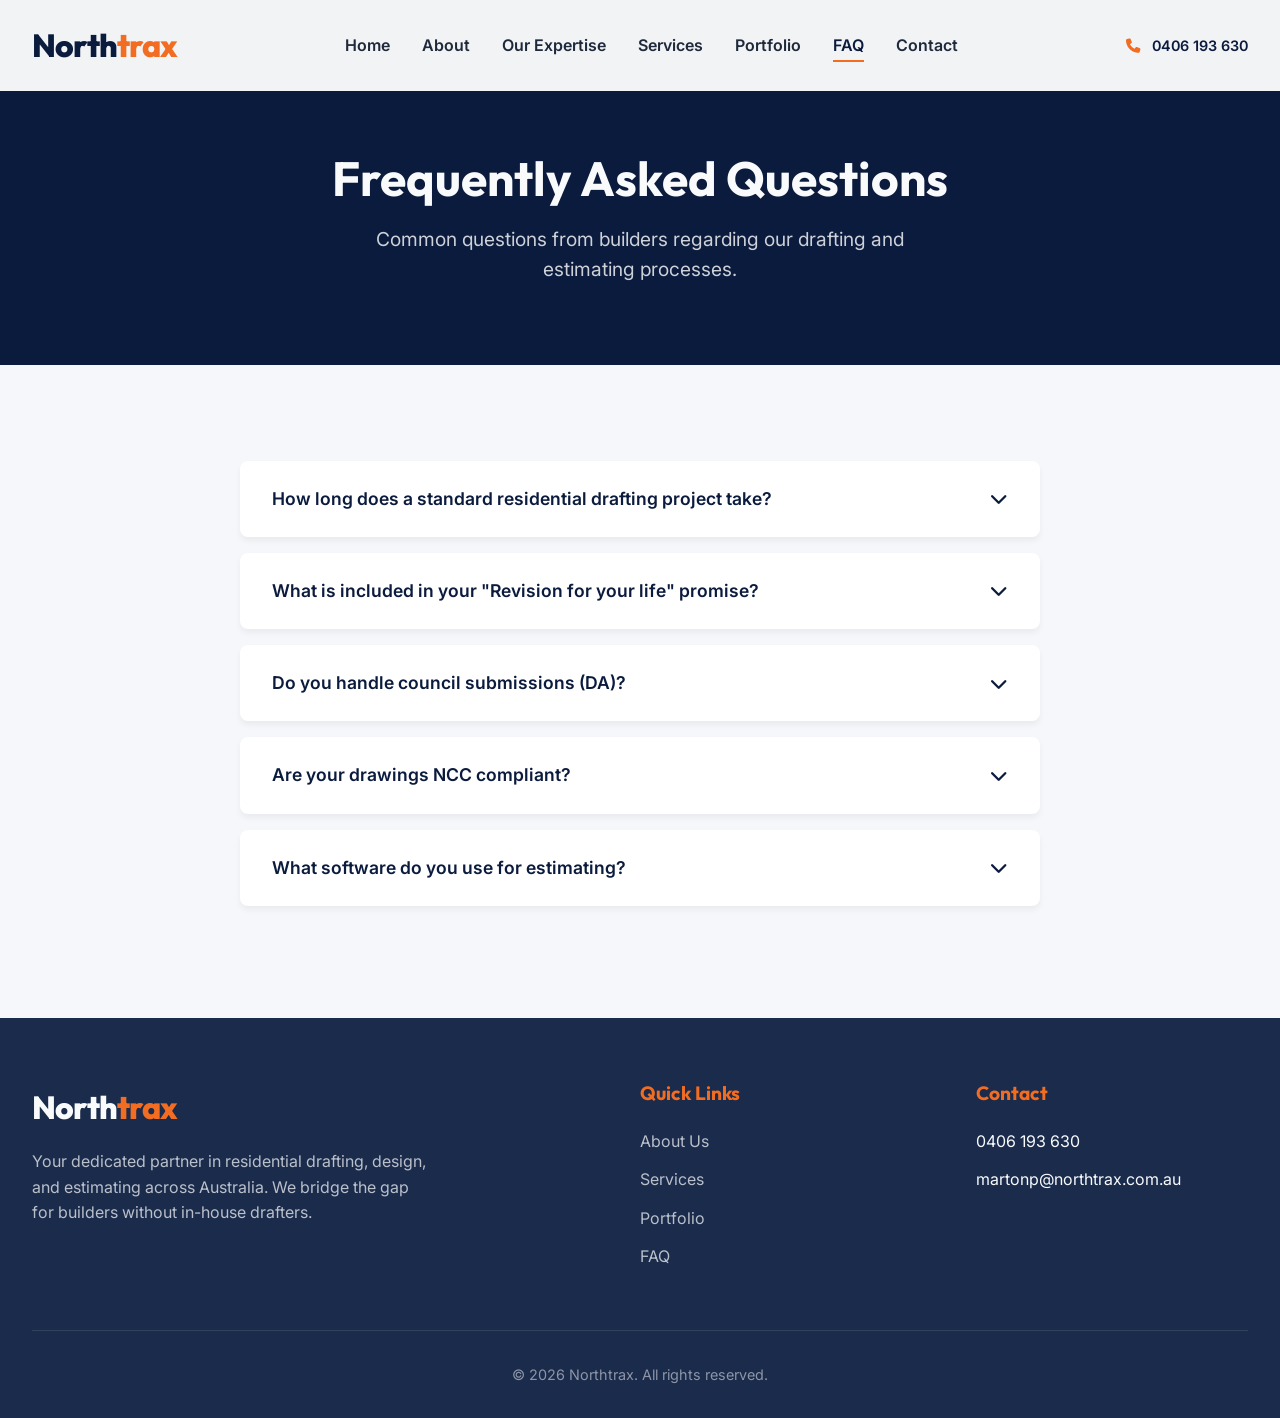
==== faq.html @ 746d8e5d "Add files via upload" ====
<!DOCTYPE html>
<html lang="en">
<head>
  <meta charset="UTF-8">
  <meta name="viewport" content="width=device-width, initial-scale=1.0">
  <title>FAQ | Northtrax</title>
  <meta name="description" content="Frequently Asked Questions about our drafting and design services for Australian builders.">
  
  <link rel="preconnect" href="https://fonts.googleapis.com">
  <link rel="preconnect" href="https://fonts.gstatic.com" crossorigin>
  <link href="https://fonts.googleapis.com/css2?family=Inter:wght@400;500;600&family=Outfit:wght@400;600;700;800&display=swap" rel="stylesheet">
  <link rel="stylesheet" href="https://cdnjs.cloudflare.com/ajax/libs/font-awesome/6.4.0/css/all.min.css">
  <link rel="stylesheet" href="styles.css">
</head>
<body>

  <!-- Header -->
  <header>
    <div class="nav-container">
      <a href="index.html" class="logo">North<span>trax</span></a>
      
      <nav class="nav-links">
        <a href="index.html">Home</a>
        <a href="index.html#about">About</a>
        <a href="index.html#expertise">Our Expertise</a>
        <a href="index.html#services">Services</a>
        <a href="portfolio.html">Portfolio</a>
        <a href="faq.html" class="active">FAQ</a>
        <a href="index.html#contact">Contact</a>
      </nav>

      <div class="contact-info-top">
        <span><i class="fa-solid fa-phone"></i> 0406 193 630</span>
      </div>

      <div class="mobile-menu-btn">
        <i class="fa-solid fa-bars"></i>
      </div>
    </div>
  </header>

  <!-- Page Header -->
  <section class="page-header">
    <div class="container">
      <h1 class="reveal">Frequently Asked Questions</h1>
      <p class="reveal">Common questions from builders regarding our drafting and estimating processes.</p>
    </div>
  </section>

  <!-- FAQ Section -->
  <section class="bg-light">
    <div class="container">
      <div class="faq-container reveal">
        
        <!-- Question 1 -->
        <div class="accordion-item">
          <div class="accordion-header">
            How long does a standard residential drafting project take?
            <i class="fa-solid fa-chevron-down"></i>
          </div>
          <div class="accordion-content">
            <p>Turnaround times vary based on the complexity of the project. A standard single-story home can take 1-2 weeks for preliminary drawings, while more complex duplexes or multi-story homes may take 2-4 weeks. We always agree on a timeline upfront and stick to it, keeping your build schedule on track.</p>
          </div>
        </div>

        <!-- Question 2 -->
        <div class="accordion-item">
          <div class="accordion-header">
            What is included in your "Revision for your life" promise?
            <i class="fa-solid fa-chevron-down"></i>
          </div>
          <div class="accordion-content">
            <p>We understand that on-site changes happen. Our promise means we offer flexible, fast turnarounds for reasonable plan amendments without hitting you with unexpected revision fees every time a minor detail changes. We act as your ongoing drafting partner, not just a one-off service.</p>
          </div>
        </div>

        <!-- Question 3 -->
        <div class="accordion-item">
          <div class="accordion-header">
            Do you handle council submissions (DA)?
            <i class="fa-solid fa-chevron-down"></i>
          </div>
          <div class="accordion-content">
            <p>Yes. We can manage the entire Development Application (DA) or Complying Development Certificate (CDC) process. We prepare the necessary documentation, including Statement of Environmental Effects, and liaise with council and private certifiers on your behalf.</p>
          </div>
        </div>

        <!-- Question 4 -->
        <div class="accordion-item">
          <div class="accordion-header">
            Are your drawings NCC compliant?
            <i class="fa-solid fa-chevron-down"></i>
          </div>
          <div class="accordion-content">
            <p>Absolutely. All our drafting and design work strictly adheres to the National Construction Code (NCC) and relevant Australian Standards. We ensure that our drawings are structurally sound and ready for engineering.</p>
          </div>
        </div>

        <!-- Question 5 -->
        <div class="accordion-item">
          <div class="accordion-header">
            What software do you use for estimating?
            <i class="fa-solid fa-chevron-down"></i>
          </div>
          <div class="accordion-content">
            <p>We utilize industry-leading estimating software to produce highly accurate Bill of Quantities (BOQ). Our estimates are detailed, transparent, and designed to help you secure tenders while protecting your profit margins.</p>
          </div>
        </div>

      </div>
    </div>
  </section>

  <!-- Footer -->
  <footer>
    <div class="container">
      <div class="footer-grid">
        <div class="footer-about">
          <a href="index.html" class="logo" style="color: var(--text-light);">North<span>trax</span></a>
          <p>Your dedicated partner in residential drafting, design, and estimating across Australia. We bridge the gap for builders without in-house drafters.</p>
        </div>
        <div class="footer-links">
          <h4>Quick Links</h4>
          <ul>
            <li><a href="index.html#about">About Us</a></li>
            <li><a href="index.html#services">Services</a></li>
            <li><a href="portfolio.html">Portfolio</a></li>
            <li><a href="faq.html">FAQ</a></li>
          </ul>
        </div>
        <div class="footer-links">
          <h4>Contact</h4>
          <ul>
            <li>0406 193 630</li>
            <li>martonp@northtrax.com.au</li>
          </ul>
        </div>
      </div>
      <div class="footer-bottom">
        <p>&copy; 2026 Northtrax. All rights reserved.</p>
      </div>
    </div>
  </footer>

  <script src="script.js"></script>
</body>
</html>
---- styles.css ----
:root {
  --primary-navy: #0B1B3D;
  --primary-navy-light: #1A2B4C;
  --accent-orange: #F26D21;
  --accent-gold: #D4AF37;
  --bg-light: #F5F7FA;
  --bg-white: #FFFFFF;
  --text-dark: #1E293B;
  --text-gray: #475569;
  --text-light: #F8FAFC;
  --border-light: #E2E8F0;
  
  --font-main: 'Inter', system-ui, -apple-system, sans-serif;
  --font-heading: 'Outfit', system-ui, -apple-system, sans-serif;
  
  --transition-fast: 0.2s ease;
  --transition-normal: 0.4s ease;
}

* {
  margin: 0;
  padding: 0;
  box-sizing: border-box;
}

body {
  font-family: var(--font-main);
  color: var(--text-dark);
  background-color: var(--bg-light);
  line-height: 1.6;
  overflow-x: hidden;
}

h1, h2, h3, h4, h5, h6 {
  font-family: var(--font-heading);
  font-weight: 700;
  line-height: 1.2;
}

a {
  text-decoration: none;
  color: inherit;
}

ul {
  list-style: none;
}

img {
  max-width: 100%;
  height: auto;
  display: block;
}

/* Utilities */
.container {
  width: 100%;
  max-width: 1280px;
  margin: 0 auto;
  padding: 0 2rem;
}

.text-center { text-align: center; }
.text-orange { color: var(--accent-orange); }
.bg-navy { background-color: var(--primary-navy); color: var(--text-light); }
.bg-white { background-color: var(--bg-white); }
.bg-light { background-color: var(--bg-light); }

.btn {
  display: inline-block;
  padding: 1rem 2rem;
  font-weight: 600;
  border-radius: 4px;
  transition: var(--transition-normal);
  cursor: pointer;
  border: none;
  font-family: var(--font-heading);
  text-transform: uppercase;
  letter-spacing: 0.5px;
}

.btn-primary {
  background-color: var(--accent-orange);
  color: var(--text-light);
}

.btn-primary:hover {
  background-color: #d15a1a;
  transform: translateY(-2px);
  box-shadow: 0 4px 12px rgba(242, 109, 33, 0.3);
}

.btn-outline {
  background-color: transparent;
  color: var(--primary-navy);
  border: 2px solid var(--primary-navy);
}

.btn-outline:hover {
  background-color: var(--primary-navy);
  color: var(--text-light);
}

.btn-outline-light {
  background-color: transparent;
  color: var(--text-light);
  border: 2px solid var(--text-light);
}

.btn-outline-light:hover {
  background-color: var(--text-light);
  color: var(--primary-navy);
}

.section-title {
  font-size: 2.5rem;
  margin-bottom: 1rem;
  color: var(--primary-navy);
  position: relative;
  display: inline-block;
}

.section-title::after {
  content: '';
  position: absolute;
  bottom: -10px;
  left: 0;
  width: 60px;
  height: 4px;
  background-color: var(--accent-orange);
  border-radius: 2px;
}

.section-title.center::after {
  left: 50%;
  transform: translateX(-50%);
}

.bg-navy .section-title {
  color: var(--text-light);
}

section {
  padding: 6rem 0;
}

/* Animations */
.reveal {
  opacity: 0;
  transform: translateY(30px);
  transition: all 0.8s ease;
}

.reveal.active {
  opacity: 1;
  transform: translateY(0);
}

/* Header & Nav */
header {
  position: fixed;
  top: 0;
  left: 0;
  width: 100%;
  z-index: 1000;
  background-color: rgba(255, 255, 255, 0.95);
  backdrop-filter: blur(10px);
  box-shadow: 0 2px 10px rgba(0, 0, 0, 0.05);
  transition: var(--transition-normal);
}

header.scrolled {
  padding: 0.5rem 0;
}

.nav-container {
  display: flex;
  justify-content: space-between;
  align-items: center;
  padding: 1.25rem 2rem;
  max-width: 1280px;
  margin: 0 auto;
}

.logo {
  font-family: var(--font-heading);
  font-size: 2rem;
  font-weight: 800;
  color: var(--primary-navy);
  letter-spacing: -1px;
}

.logo span {
  color: var(--accent-orange);
}

.nav-links {
  display: flex;
  gap: 2rem;
}

.nav-links a {
  font-weight: 600;
  color: var(--text-dark);
  transition: var(--transition-fast);
  position: relative;
}

.nav-links a::after {
  content: '';
  position: absolute;
  bottom: -4px;
  left: 0;
  width: 0;
  height: 2px;
  background-color: var(--accent-orange);
  transition: var(--transition-fast);
}

.nav-links a:hover::after, .nav-links a.active::after {
  width: 100%;
}

.nav-links a:hover, .nav-links a.active {
  color: var(--primary-navy);
}

.contact-info-top {
  display: flex;
  gap: 1.5rem;
  align-items: center;
  font-size: 0.9rem;
  font-weight: 600;
  color: var(--primary-navy);
}

.contact-info-top i {
  color: var(--accent-orange);
  margin-right: 0.5rem;
}

.mobile-menu-btn {
  display: none;
  font-size: 1.5rem;
  cursor: pointer;
  color: var(--primary-navy);
}

/* Hero Section */
.hero {
  height: 100vh;
  min-height: 600px;
  background-size: cover;
  background-position: center;
  position: relative;
  display: flex;
  align-items: center;
  margin-top: 0;
  padding-top: 80px;
}

.hero::before {
  content: '';
  position: absolute;
  top: 0;
  left: 0;
  width: 100%;
  height: 100%;
  background: linear-gradient(90deg, rgba(11, 27, 61, 0.9) 0%, rgba(11, 27, 61, 0.4) 100%);
}

.hero-content {
  position: relative;
  z-index: 10;
  max-width: 700px;
  color: var(--text-light);
}

.hero h1 {
  font-size: 4rem;
  margin-bottom: 1.5rem;
  line-height: 1.1;
}

.hero p {
  font-size: 1.25rem;
  margin-bottom: 2rem;
  opacity: 0.9;
}

.hero-btns {
  display: flex;
  gap: 1rem;
}

/* Grid Layouts */
.grid-2 {
  display: grid;
  grid-template-columns: 1fr 1fr;
  gap: 4rem;
  align-items: center;
}

.grid-3 {
  display: grid;
  grid-template-columns: repeat(3, 1fr);
  gap: 2rem;
}

.grid-4 {
  display: grid;
  grid-template-columns: repeat(4, 1fr);
  gap: 2rem;
}

/* About Section */
.about-img {
  border-radius: 8px;
  box-shadow: 0 20px 40px rgba(0,0,0,0.1);
  position: relative;
}

.about-img::after {
  content: '';
  position: absolute;
  bottom: -20px;
  right: -20px;
  width: 200px;
  height: 200px;
  background-color: var(--accent-orange);
  z-index: -1;
  border-radius: 8px;
}

.about-text h2 {
  margin-bottom: 1.5rem;
}

.about-text p {
  margin-bottom: 1.5rem;
  color: var(--text-gray);
  font-size: 1.1rem;
}

/* Our Expertise */
.expertise-card {
  background: var(--bg-white);
  padding: 3rem 2rem;
  border-radius: 8px;
  box-shadow: 0 4px 6px rgba(0,0,0,0.05);
  text-align: center;
  transition: var(--transition-normal);
  border-bottom: 4px solid transparent;
  cursor: pointer;
  height: 100%;
}

.expertise-card:hover {
  transform: translateY(-10px);
  box-shadow: 0 20px 40px rgba(0,0,0,0.1);
  border-bottom-color: var(--accent-orange);
}

.expertise-icon {
  font-size: 3rem;
  color: var(--primary-navy);
  margin-bottom: 1.5rem;
  transition: var(--transition-fast);
}

.expertise-card:hover .expertise-icon {
  color: var(--accent-orange);
  transform: scale(1.1);
}

.expertise-card h3 {
  margin-bottom: 1rem;
  font-size: 1.5rem;
}

/* Revision for your life */
.revision-section {
  position: relative;
  color: var(--text-light);
  overflow: hidden;
}

.revision-content {
  position: relative;
  z-index: 10;
}

.revision-box {
  background: rgba(255,255,255,0.1);
  backdrop-filter: blur(10px);
  padding: 4rem;
  border-radius: 8px;
  border: 1px solid rgba(255,255,255,0.2);
}

.revision-box h2 {
  color: var(--accent-orange);
}

.revision-features {
  margin-top: 2rem;
  display: grid;
  grid-template-columns: 1fr 1fr;
  gap: 1.5rem;
}

.revision-feature {
  display: flex;
  align-items: center;
  gap: 1rem;
}

.revision-feature i {
  color: var(--accent-orange);
  font-size: 1.5rem;
}

/* Services Detail Section */
.service-item {
  display: grid;
  grid-template-columns: 1fr 1fr;
  gap: 4rem;
  align-items: center;
  margin-bottom: 6rem;
}

.service-item:nth-child(even) {
  direction: rtl;
}

.service-item:nth-child(even) .service-content {
  direction: ltr;
}

.service-content h3 {
  font-size: 2rem;
  color: var(--primary-navy);
  margin-bottom: 1rem;
}

.service-content p {
  color: var(--text-gray);
  margin-bottom: 1.5rem;
  font-size: 1.1rem;
}

.service-list li {
  margin-bottom: 0.5rem;
  display: flex;
  align-items: center;
  gap: 0.5rem;
  color: var(--text-gray);
}

.service-list li i {
  color: var(--accent-orange);
}

.service-img {
  border-radius: 8px;
  overflow: hidden;
  box-shadow: 0 10px 30px rgba(0,0,0,0.1);
}

.service-img img {
  width: 100%;
  height: 400px;
  object-fit: cover;
  transition: transform 0.5s ease;
}

.service-item:hover .service-img img {
  transform: scale(1.05);
}

/* Portfolio Preview */
.portfolio-grid {
  display: grid;
  grid-template-columns: repeat(auto-fill, minmax(350px, 1fr));
  gap: 2rem;
  margin-top: 3rem;
}

.portfolio-item {
  position: relative;
  border-radius: 8px;
  overflow: hidden;
  group;
  cursor: pointer;
}

.portfolio-item img {
  width: 100%;
  height: 300px;
  object-fit: cover;
  transition: transform 0.6s ease;
}

.portfolio-overlay {
  position: absolute;
  top: 0;
  left: 0;
  width: 100%;
  height: 100%;
  background: linear-gradient(to top, rgba(11, 27, 61, 0.9), transparent);
  display: flex;
  flex-direction: column;
  justify-content: flex-end;
  padding: 2rem;
  opacity: 0;
  transition: all 0.4s ease;
}

.portfolio-item:hover img {
  transform: scale(1.1);
}

.portfolio-item:hover .portfolio-overlay {
  opacity: 1;
}

.portfolio-overlay h3 {
  color: var(--text-light);
  margin-bottom: 0.5rem;
  transform: translateY(20px);
  transition: transform 0.4s ease;
}

.portfolio-overlay p {
  color: var(--accent-orange);
  font-weight: 600;
  transform: translateY(20px);
  transition: transform 0.4s ease 0.1s;
}

.portfolio-item:hover .portfolio-overlay h3,
.portfolio-item:hover .portfolio-overlay p {
  transform: translateY(0);
}

.view-all-wrapper {
  margin-top: 4rem;
  text-align: center;
}

/* Contact Section */
.contact-grid {
  display: grid;
  grid-template-columns: 1fr 2fr;
  gap: 4rem;
}

.contact-info {
  background: var(--primary-navy);
  color: var(--text-light);
  padding: 3rem;
  border-radius: 8px;
}

.contact-info h3 {
  margin-bottom: 2rem;
  font-size: 1.8rem;
}

.contact-detail {
  display: flex;
  align-items: flex-start;
  gap: 1rem;
  margin-bottom: 1.5rem;
}

.contact-detail i {
  color: var(--accent-orange);
  font-size: 1.5rem;
  margin-top: 0.2rem;
}

.contact-form {
  background: var(--bg-white);
  padding: 3rem;
  border-radius: 8px;
  box-shadow: 0 10px 30px rgba(0,0,0,0.05);
}

.form-group {
  margin-bottom: 1.5rem;
}

.form-group label {
  display: block;
  margin-bottom: 0.5rem;
  font-weight: 600;
  color: var(--primary-navy);
}

.form-control {
  width: 100%;
  padding: 1rem;
  border: 1px solid var(--border-light);
  border-radius: 4px;
  font-family: inherit;
  font-size: 1rem;
  transition: var(--transition-fast);
}

.form-control:focus {
  outline: none;
  border-color: var(--accent-orange);
  box-shadow: 0 0 0 3px rgba(242, 109, 33, 0.1);
}

textarea.form-control {
  resize: vertical;
  min-height: 150px;
}

/* Footer */
footer {
  background: var(--primary-navy-light);
  color: var(--text-light);
  padding: 4rem 0 2rem;
}

.footer-grid {
  display: grid;
  grid-template-columns: 2fr 1fr 1fr;
  gap: 4rem;
  margin-bottom: 3rem;
}

.footer-about p {
  color: rgba(255,255,255,0.7);
  margin-top: 1rem;
  max-width: 400px;
}

.footer-links h4 {
  font-size: 1.2rem;
  margin-bottom: 1.5rem;
  color: var(--accent-orange);
}

.footer-links ul li {
  margin-bottom: 0.8rem;
}

.footer-links a {
  color: rgba(255,255,255,0.7);
  transition: var(--transition-fast);
}

.footer-links a:hover {
  color: var(--accent-orange);
  padding-left: 5px;
}

.footer-bottom {
  text-align: center;
  padding-top: 2rem;
  border-top: 1px solid rgba(255,255,255,0.1);
  color: rgba(255,255,255,0.5);
  font-size: 0.9rem;
}

/* Page Header (for subpages) */
.page-header {
  padding: 150px 0 80px;
  background: var(--primary-navy);
  color: var(--text-light);
  text-align: center;
}

.page-header h1 {
  font-size: 3rem;
  margin-bottom: 1rem;
}

.page-header p {
  font-size: 1.2rem;
  color: rgba(255,255,255,0.8);
  max-width: 600px;
  margin: 0 auto;
}

/* FAQ Accordion */
.faq-container {
  max-width: 800px;
  margin: 0 auto;
}

.accordion-item {
  background: var(--bg-white);
  border-radius: 8px;
  margin-bottom: 1rem;
  box-shadow: 0 4px 6px rgba(0,0,0,0.05);
  overflow: hidden;
}

.accordion-header {
  padding: 1.5rem 2rem;
  cursor: pointer;
  display: flex;
  justify-content: space-between;
  align-items: center;
  font-weight: 600;
  font-size: 1.1rem;
  color: var(--primary-navy);
  transition: var(--transition-fast);
}

.accordion-header:hover {
  color: var(--accent-orange);
}

.accordion-header i {
  transition: transform 0.3s ease;
}

.accordion-item.active .accordion-header i {
  transform: rotate(180deg);
  color: var(--accent-orange);
}

.accordion-content {
  padding: 0 2rem;
  max-height: 0;
  overflow: hidden;
  transition: max-height 0.3s ease, padding 0.3s ease;
  color: var(--text-gray);
}

.accordion-item.active .accordion-content {
  padding: 0 2rem 1.5rem;
  max-height: 500px;
}

/* Responsive */
@media (max-width: 1024px) {
  .hero h1 { font-size: 3rem; }
  .grid-4 { grid-template-columns: repeat(2, 1fr); }
  .service-item, .service-item:nth-child(even) {
    grid-template-columns: 1fr;
    gap: 2rem;
    direction: ltr;
  }
}

@media (max-width: 768px) {
  .nav-links, .contact-info-top {
    display: none;
  }
  
  .mobile-menu-btn {
    display: block;
  }
  
  .grid-2, .grid-3, .contact-grid, .footer-grid {
    grid-template-columns: 1fr;
  }
  
  .hero h1 { font-size: 2.5rem; }
  .section-title { font-size: 2rem; }
  
  /* Mobile Menu Active */
  .nav-links.active {
    display: flex;
    flex-direction: column;
    position: absolute;
    top: 100%;
    left: 0;
    width: 100%;
    background: var(--bg-white);
    padding: 2rem;
    box-shadow: 0 10px 20px rgba(0,0,0,0.1);
  }
}
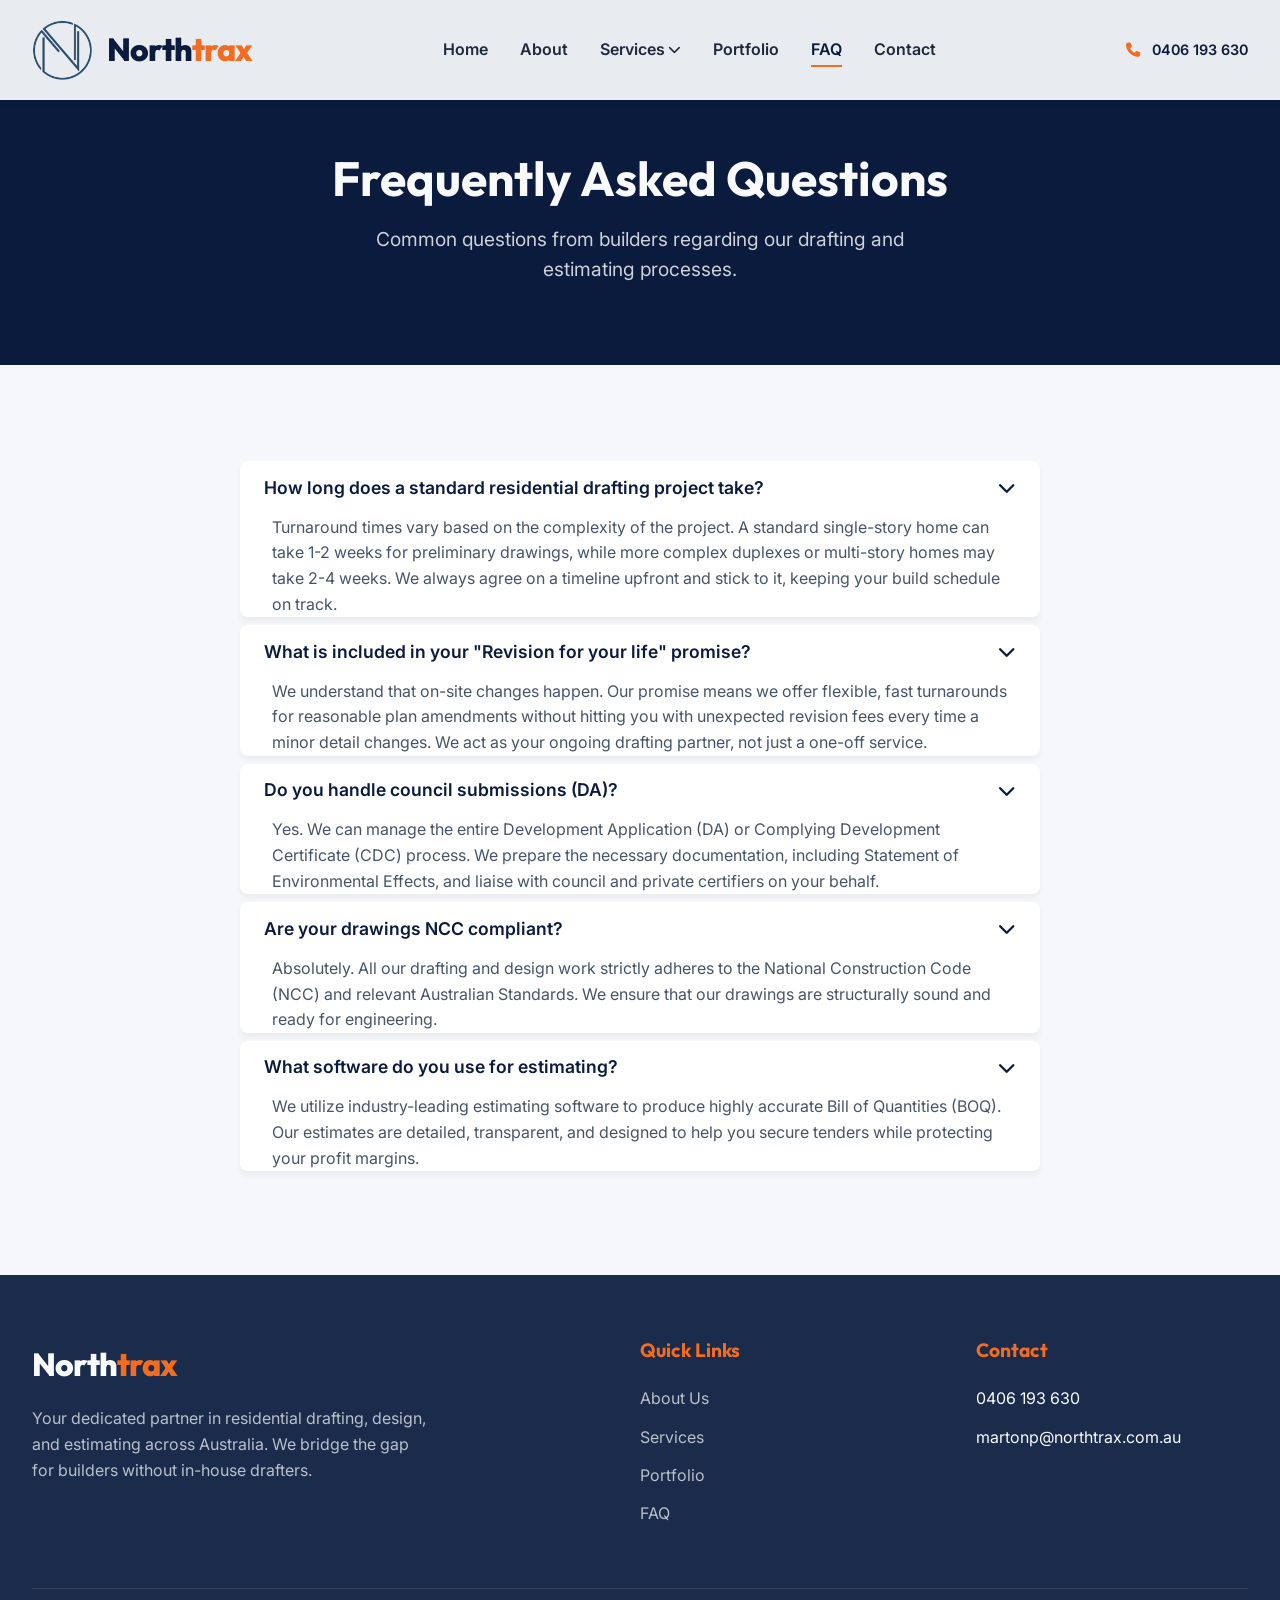
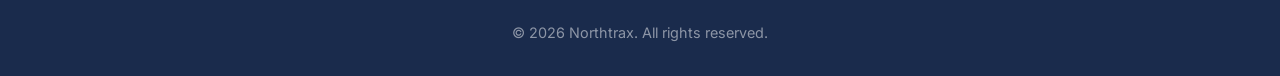
==== commit a76f3913: "07.06.2026" ====
--- a/faq.html
+++ b/faq.html
@@ -17,13 +17,25 @@
   <!-- Header -->
   <header>
     <div class="nav-container">
-      <a href="index.html" class="logo">North<span>trax</span></a>
+      <a href="index.html" class="logo" style="display: flex; align-items: center; gap: 15px;">
+        <img src="assets/logo.png" alt="Northtrax Logo" style="height: 60px; width: auto;">
+        <div style="display: inline-block;">North<span>trax</span></div>
+      </a>
       
       <nav class="nav-links">
         <a href="index.html">Home</a>
         <a href="index.html#about">About</a>
-        <a href="index.html#expertise">Our Expertise</a>
-        <a href="index.html#services">Services</a>
+        <div class="nav-dropdown">
+          <a href="services.html" class="dropdown-toggle">Services <i class="fa-solid fa-chevron-down" style="font-size: 0.8em; margin-left: 3px;"></i></a>
+          <div class="dropdown-menu">
+            <a href="services.html#srv-drafting">Residential Drafting</a>
+            <a href="services.html#srv-townhouse-duplex">Townhouse & Duplex Design</a>
+            <a href="services.html#srv-medium-density">Medium Density Development</a>
+            <a href="services.html#srv-3d-rendering">3D Rendering & Visualisation</a>
+            <a href="services.html#srv-consulting-estimating">Consulting & Estimating</a>
+            <a href="services.html#srv-property-development">Property Development Support</a>
+          </div>
+        </div>
         <a href="portfolio.html">Portfolio</a>
         <a href="faq.html" class="active">FAQ</a>
         <a href="index.html#contact">Contact</a>
@@ -123,7 +135,7 @@
           <h4>Quick Links</h4>
           <ul>
             <li><a href="index.html#about">About Us</a></li>
-            <li><a href="index.html#services">Services</a></li>
+            <li><a href="services.html">Services</a></li>
             <li><a href="portfolio.html">Portfolio</a></li>
             <li><a href="faq.html">FAQ</a></li>
           </ul>
--- a/styles.css
+++ b/styles.css
@@ -23,6 +23,14 @@
   box-sizing: border-box;
 }
 
+html {
+  scroll-behavior: smooth;
+}
+
+[id] {
+  scroll-margin-top: 180px !important;
+}
+
 body {
   font-family: var(--font-main);
   color: var(--text-dark);
@@ -131,9 +139,9 @@
   border-radius: 2px;
 }
 
-.section-title.center::after {
-  left: 50%;
-  transform: translateX(-50%);
+.section-title::after, .section-title.center::after {
+  left: 0 !important;
+  transform: none !important;
 }
 
 .bg-navy .section-title {
@@ -163,7 +171,7 @@
   left: 0;
   width: 100%;
   z-index: 1000;
-  background-color: rgba(255, 255, 255, 0.95);
+  background-color: rgba(245, 247, 250, 0.95);
   backdrop-filter: blur(10px);
   box-shadow: 0 2px 10px rgba(0, 0, 0, 0.05);
   transition: var(--transition-normal);
@@ -223,6 +231,66 @@
 
 .nav-links a:hover, .nav-links a.active {
   color: var(--primary-navy);
+}
+
+/* Dropdown Menu */
+.nav-dropdown {
+  position: relative;
+  display: flex;
+  align-items: center;
+}
+
+.dropdown-toggle {
+  display: flex;
+  align-items: center;
+}
+
+.dropdown-menu {
+  position: absolute;
+  top: 100%;
+  left: 0;
+  min-width: 270px;
+  background: var(--bg-white);
+  box-shadow: 0 15px 35px rgba(11, 27, 61, 0.15);
+  border-radius: 8px;
+  padding: 0.5rem 0;
+  opacity: 0;
+  visibility: hidden;
+  transform: translateY(12px);
+  transition: all 0.3s cubic-bezier(0.16, 1, 0.3, 1);
+  z-index: 1000;
+  border: 1px solid var(--border-light);
+}
+
+.nav-dropdown:hover .dropdown-menu {
+  opacity: 1;
+  visibility: visible;
+  transform: translateY(0);
+}
+
+.dropdown-menu a {
+  display: block;
+  padding: 0.8rem 1.5rem;
+  color: var(--text-dark) !important;
+  font-size: 0.95rem;
+  font-weight: 500 !important;
+  transition: all 0.2s ease !important;
+  border-bottom: 1px solid rgba(0,0,0,0.04);
+  white-space: nowrap;
+}
+
+.dropdown-menu a:last-child {
+  border-bottom: none;
+}
+
+.dropdown-menu a::after {
+  display: none !important;
+}
+
+.dropdown-menu a:hover {
+  background-color: #F8FAFC;
+  color: var(--accent-orange) !important;
+  padding-left: 1.85rem;
 }
 
 .contact-info-top {
@@ -486,6 +554,75 @@
   margin-top: 3rem;
 }
 
+/* Horizontal Project Slider */
+.portfolio-slider-wrapper {
+  position: relative;
+  overflow: hidden;
+  padding: 1rem 0 2rem;
+}
+
+.portfolio-slider {
+  display: flex;
+  gap: 2rem;
+  overflow-x: auto;
+  scroll-snap-type: x mandatory;
+  padding-bottom: 1.5rem;
+  -webkit-overflow-scrolling: touch;
+}
+
+.portfolio-slider::-webkit-scrollbar {
+  height: 8px;
+}
+
+.portfolio-slider::-webkit-scrollbar-track {
+  background: rgba(11, 27, 61, 0.06);
+  border-radius: 4px;
+}
+
+.portfolio-slider::-webkit-scrollbar-thumb {
+  background: var(--accent-orange);
+  border-radius: 4px;
+}
+
+.portfolio-slider::-webkit-scrollbar-thumb:hover {
+  background: #d55910;
+}
+
+.portfolio-slider .portfolio-item {
+  flex: 0 0 380px;
+  scroll-snap-align: start;
+}
+
+.slider-arrow {
+  width: 48px;
+  height: 48px;
+  border-radius: 50%;
+  background: var(--bg-white);
+  border: 1px solid var(--border-light);
+  color: var(--primary-navy);
+  font-size: 1.1rem;
+  display: flex;
+  align-items: center;
+  justify-content: center;
+  cursor: pointer;
+  transition: all 0.3s ease;
+  box-shadow: 0 4px 10px rgba(0,0,0,0.05);
+}
+
+.slider-arrow:hover {
+  background: var(--accent-orange);
+  color: var(--text-light);
+  border-color: var(--accent-orange);
+  transform: translateY(-2px);
+  box-shadow: 0 6px 15px rgba(242, 109, 33, 0.3);
+}
+
+@media (max-width: 768px) {
+  .portfolio-slider .portfolio-item {
+    flex: 0 0 85%;
+  }
+}
+
 .portfolio-item {
   position: relative;
   border-radius: 8px;
@@ -696,13 +833,13 @@
 .accordion-item {
   background: var(--bg-white);
   border-radius: 8px;
-  margin-bottom: 1rem;
+  margin-bottom: 0.5rem;
   box-shadow: 0 4px 6px rgba(0,0,0,0.05);
   overflow: hidden;
 }
 
 .accordion-header {
-  padding: 1.5rem 2rem;
+  padding: 0.8rem 1.5rem;
   cursor: pointer;
   display: flex;
   justify-content: space-between;
@@ -728,15 +865,20 @@
 
 .accordion-content {
   padding: 0 2rem;
-  max-height: 0;
+  display: grid;
+  grid-template-rows: 0fr;
+  transition: grid-template-rows 0.4s ease-out, padding 0.4s ease-out;
+  color: var(--text-gray);
+}
+
+.accordion-item.active .accordion-content {
+  grid-template-rows: 1fr;
+  padding: 1.5rem 2rem 2rem;
+}
+
+.accordion-content > div {
   overflow: hidden;
-  transition: max-height 0.3s ease, padding 0.3s ease;
-  color: var(--text-gray);
-}
-
-.accordion-item.active .accordion-content {
-  padding: 0 2rem 1.5rem;
-  max-height: 500px;
+  min-height: 0;
 }
 
 /* Responsive */
@@ -765,6 +907,18 @@
   
   .hero h1 { font-size: 2.5rem; }
   .section-title { font-size: 2rem; }
+  
+  /* Revision Section Mobile */
+  .revision-box {
+    padding: 2rem 1.5rem;
+  }
+  .revision-features {
+    grid-template-columns: 1fr;
+    gap: 1rem;
+  }
+  .revision-box p {
+    font-size: 1.05rem !important;
+  }
   
   /* Mobile Menu Active */
   .nav-links.active {
@@ -778,4 +932,27 @@
     padding: 2rem;
     box-shadow: 0 10px 20px rgba(0,0,0,0.1);
   }
-}
+
+  .nav-dropdown {
+    width: 100%;
+    flex-direction: column;
+    align-items: flex-start;
+  }
+  
+  .dropdown-menu {
+    position: static;
+    opacity: 1;
+    visibility: visible;
+    transform: none;
+    box-shadow: none;
+    border: none;
+    background: transparent;
+    padding: 0.5rem 0 0 1rem;
+    min-width: 100%;
+    display: none;
+  }
+  
+  .nav-dropdown:hover .dropdown-menu {
+    display: block;
+  }
+}
